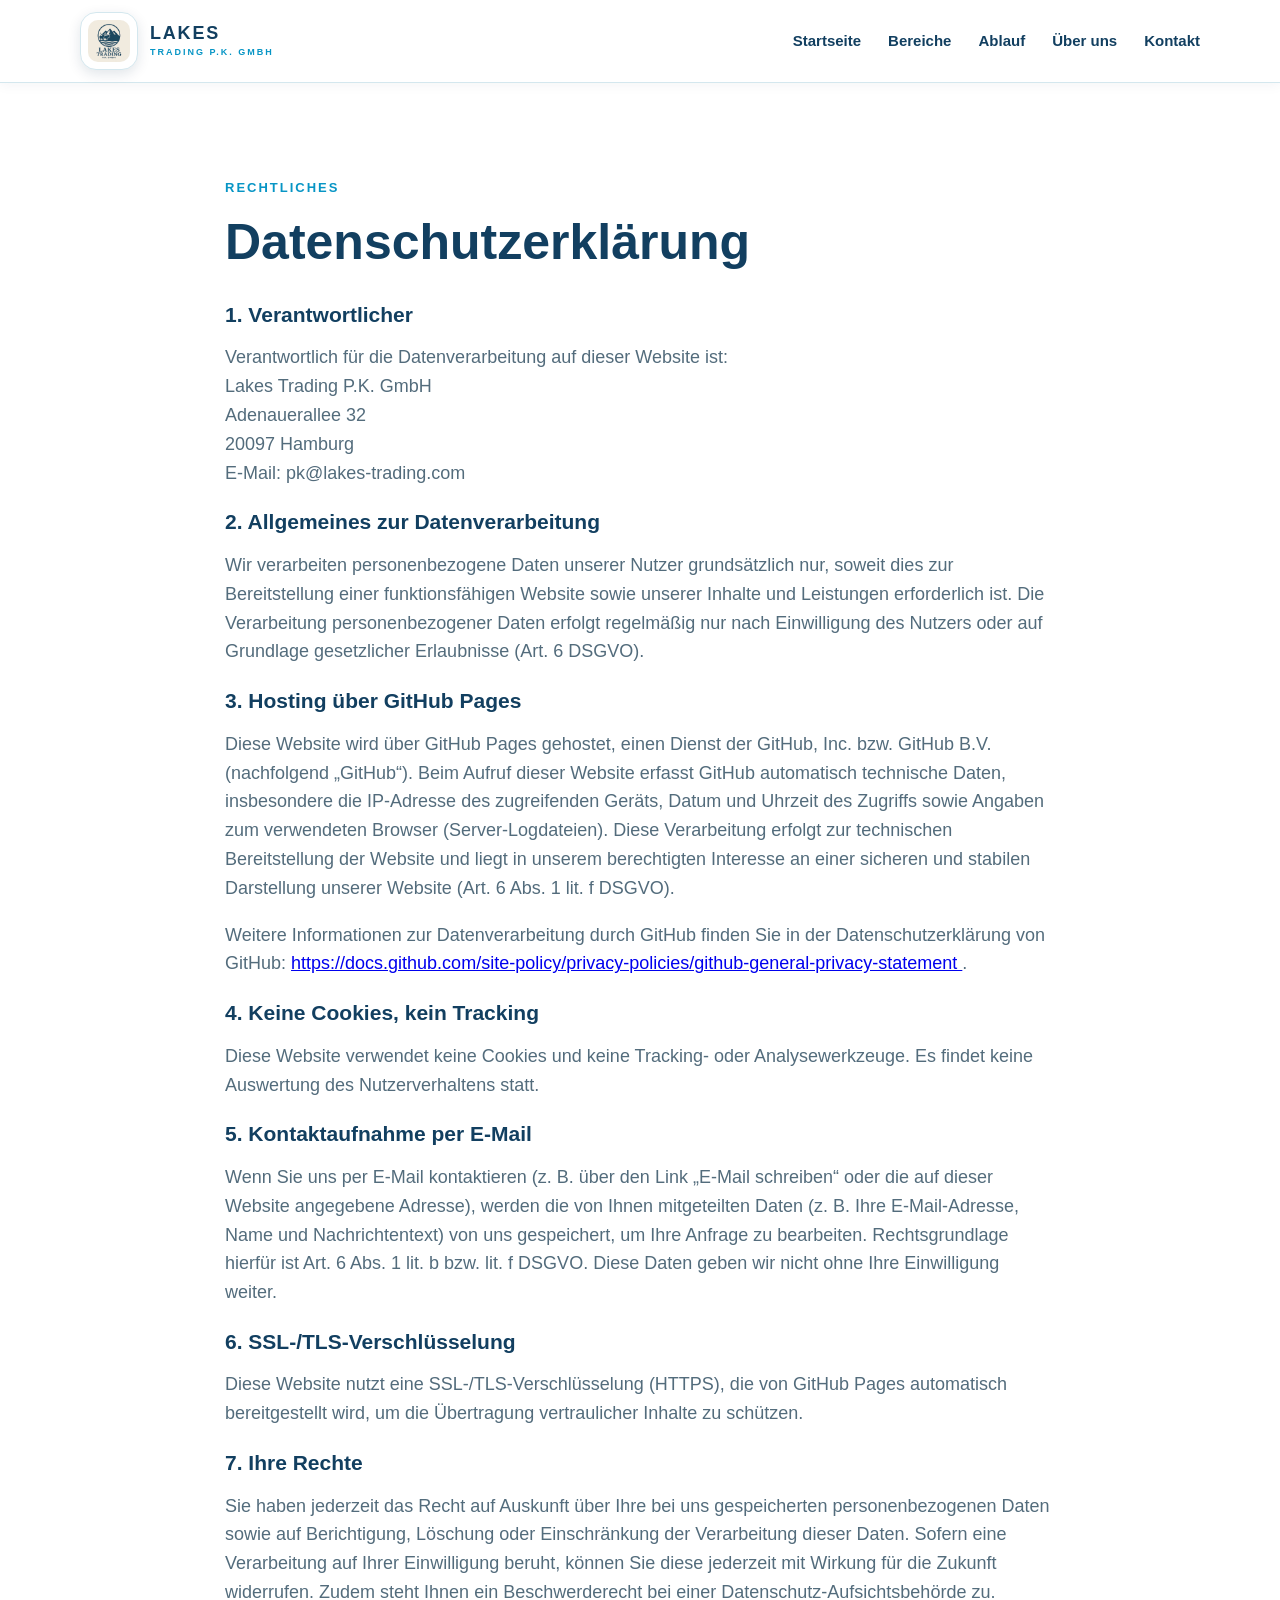
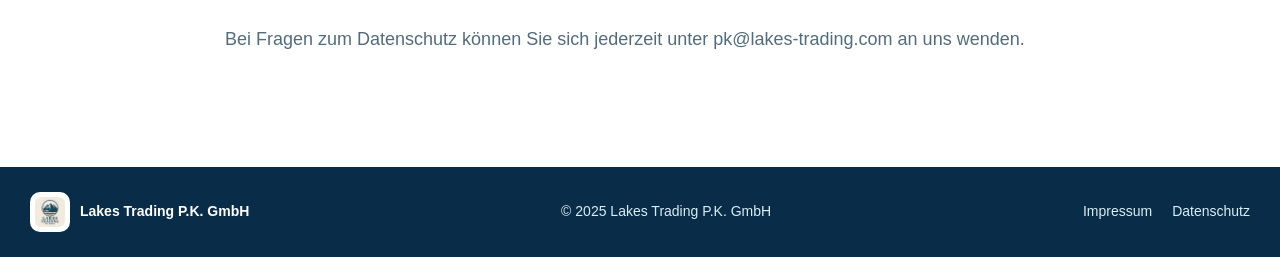
==== datenschutz.html @ c17d75cd "Add files via upload" ====
<!DOCTYPE html>
<html lang="de">
<head>
    <meta charset="UTF-8">
    <meta name="viewport" content="width=device-width, initial-scale=1.0">

    <title>Datenschutzerklärung – Lakes Trading P.K. GmbH</title>

    <meta
        name="description"
        content="Datenschutzerklärung der Lakes Trading P.K. GmbH."
    >
    <meta name="robots" content="index, follow">
    <link rel="canonical" href="https://lakes-trading.com/datenschutz.html">

    <!-- Favicons -->
    <link rel="icon" href="favicon.ico" sizes="any">
    <link rel="icon" type="image/png" sizes="32x32" href="Bilder/favicon-32.png">
    <link rel="icon" type="image/png" sizes="16x16" href="Bilder/favicon-16.png">
    <link rel="apple-touch-icon" sizes="180x180" href="Bilder/favicon-180.png">

    <!-- Open Graph / Social Media -->
    <meta property="og:type" content="website">
    <meta property="og:site_name" content="Lakes Trading P.K. GmbH">
    <meta property="og:locale" content="de_DE">
    <meta property="og:title" content="Datenschutzerklärung – Lakes Trading P.K. GmbH">
    <meta property="og:description" content="Datenschutzerklärung der Lakes Trading P.K. GmbH.">
    <meta property="og:url" content="https://lakes-trading.com/datenschutz.html">
    <meta property="og:image" content="https://lakes-trading.com/Bilder/logo.jpeg">

    <link rel="stylesheet" href="css/style.css">
</head>

<body>

    <!-- Kopfbereich -->
    <header class="site-header">
        <div class="header-inner">

            <a href="index.html#start" class="brand">
                <span class="brand-logo">
                    <img src="Bilder/logo.jpeg" alt="Lakes Trading P.K. GmbH Logo">
                </span>

                <span class="brand-name">
                    <strong>LAKES</strong>
                    <small>TRADING P.K. GMBH</small>
                </span>
            </a>

            <nav class="main-navigation">
                <a href="index.html#start">Startseite</a>
                <a href="index.html#bereiche">Bereiche</a>
                <a href="index.html#ablauf">Ablauf</a>
                <a href="index.html#ueber-uns">Über uns</a>
                <a href="index.html#kontakt">Kontakt</a>
            </nav>

        </div>
    </header>


    <main>

        <section class="intro-section">
            <div class="narrow-content">

                <p class="section-label">
                    RECHTLICHES
                </p>

                <h1>
                    Datenschutzerklärung
                </h1>

                <h3>1. Verantwortlicher</h3>

                <p>
                    Verantwortlich für die Datenverarbeitung auf dieser Website ist:<br>
                    Lakes Trading P.K. GmbH<br>
                    Adenauerallee 32<br>
                    20097 Hamburg<br>
                    E-Mail: pk@lakes-trading.com
                </p>

                <h3>2. Allgemeines zur Datenverarbeitung</h3>

                <p>
                    Wir verarbeiten personenbezogene Daten unserer Nutzer grundsätzlich nur,
                    soweit dies zur Bereitstellung einer funktionsfähigen Website sowie unserer
                    Inhalte und Leistungen erforderlich ist. Die Verarbeitung personenbezogener
                    Daten erfolgt regelmäßig nur nach Einwilligung des Nutzers oder auf Grundlage
                    gesetzlicher Erlaubnisse (Art. 6 DSGVO).
                </p>

                <h3>3. Hosting über GitHub Pages</h3>

                <p>
                    Diese Website wird über GitHub Pages gehostet, einen Dienst der
                    GitHub, Inc. bzw. GitHub B.V. (nachfolgend „GitHub“). Beim Aufruf dieser
                    Website erfasst GitHub automatisch technische Daten, insbesondere die
                    IP-Adresse des zugreifenden Geräts, Datum und Uhrzeit des Zugriffs sowie
                    Angaben zum verwendeten Browser (Server-Logdateien). Diese Verarbeitung
                    erfolgt zur technischen Bereitstellung der Website und liegt in unserem
                    berechtigten Interesse an einer sicheren und stabilen Darstellung unserer
                    Website (Art. 6 Abs. 1 lit. f DSGVO).
                </p>

                <p>
                    Weitere Informationen zur Datenverarbeitung durch GitHub finden Sie in der
                    Datenschutzerklärung von GitHub:
                    <a href="https://docs.github.com/site-policy/privacy-policies/github-general-privacy-statement" target="_blank" rel="noopener">
                        https://docs.github.com/site-policy/privacy-policies/github-general-privacy-statement
                    </a>.
                </p>

                <h3>4. Keine Cookies, kein Tracking</h3>

                <p>
                    Diese Website verwendet keine Cookies und keine Tracking- oder
                    Analysewerkzeuge. Es findet keine Auswertung des Nutzerverhaltens statt.
                </p>

                <h3>5. Kontaktaufnahme per E-Mail</h3>

                <p>
                    Wenn Sie uns per E-Mail kontaktieren (z. B. über den Link
                    „E-Mail schreiben“ oder die auf dieser Website angegebene Adresse),
                    werden die von Ihnen mitgeteilten Daten (z. B. Ihre E-Mail-Adresse, Name
                    und Nachrichtentext) von uns gespeichert, um Ihre Anfrage zu bearbeiten.
                    Rechtsgrundlage hierfür ist Art. 6 Abs. 1 lit. b bzw. lit. f DSGVO. Diese
                    Daten geben wir nicht ohne Ihre Einwilligung weiter.
                </p>

                <h3>6. SSL-/TLS-Verschlüsselung</h3>

                <p>
                    Diese Website nutzt eine SSL-/TLS-Verschlüsselung (HTTPS), die von
                    GitHub Pages automatisch bereitgestellt wird, um die Übertragung
                    vertraulicher Inhalte zu schützen.
                </p>

                <h3>7. Ihre Rechte</h3>

                <p>
                    Sie haben jederzeit das Recht auf Auskunft über Ihre bei uns
                    gespeicherten personenbezogenen Daten sowie auf Berichtigung,
                    Löschung oder Einschränkung der Verarbeitung dieser Daten. Sofern eine
                    Verarbeitung auf Ihrer Einwilligung beruht, können Sie diese jederzeit mit
                    Wirkung für die Zukunft widerrufen. Zudem steht Ihnen ein
                    Beschwerderecht bei einer Datenschutz-Aufsichtsbehörde zu.
                </p>

                <p>
                    Bei Fragen zum Datenschutz können Sie sich jederzeit unter
                    pk@lakes-trading.com an uns wenden.
                </p>

            </div>
        </section>

    </main>


    <!-- Footer -->
    <footer class="site-footer">

        <a href="index.html#start" class="footer-brand">
            <span class="footer-logo">
                <img src="Bilder/logo.jpeg" alt="Lakes Trading P.K. GmbH Logo">
            </span>

            <span>Lakes Trading P.K. GmbH</span>
        </a>

        <p>
            © 2025 Lakes Trading P.K. GmbH
        </p>

        <div class="footer-links">
            <a href="impressum.html">Impressum</a>
            <a href="datenschutz.html">Datenschutz</a>
        </div>

    </footer>

</body>
</html>
---- css/style.css ----
:root {
    --dark-blue: #123f60;
    --deep-blue: #092d48;
    --main-blue: #0795c5;
    --turquoise: #18b6c9;

    --light-blue: #e8f6fa;
    --very-light-blue: #f4fafc;

    --text-color: #536c7c;
    --white: #ffffff;
    --border-color: #d4e7ee;

    --shadow: 0 8px 25px rgba(9, 45, 72, 0.10);
}


/* Grundeinstellungen */
* {
    box-sizing: border-box;
}

html {
    scroll-behavior: smooth;
}

body {
    margin: 0;
    color: var(--dark-blue);
    background: var(--white);
    font-family: Arial, Helvetica, sans-serif;
    line-height: 1.6;
}

img {
    display: block;
    max-width: 100%;
}

h1,
h2,
h3,
p {
    margin-top: 0;
}

h1,
h2,
h3 {
    font-weight: 700;
}

h1,
h2 {
    max-width: 820px;
    margin-bottom: 28px;
    font-size: clamp(31px, 4vw, 50px);
    line-height: 1.12;
}

h3 {
    margin-bottom: 12px;
    font-size: 21px;
}


/* Header */
.site-header {
    position: sticky;
    top: 0;
    z-index: 100;
    background: rgba(255, 255, 255, 0.97);
    border-bottom: 1px solid var(--border-color);
    box-shadow: 0 2px 12px rgba(9, 45, 72, 0.05);
}

.header-inner {
    display: flex;
    align-items: center;
    justify-content: space-between;
    max-width: 1180px;
    min-height: 82px;
    margin: 0 auto;
    padding: 12px 30px;
}


/* Logo */
.brand {
    display: inline-flex;
    align-items: center;
    gap: 12px;
    color: var(--dark-blue);
    text-decoration: none;
}

.brand-logo {
    display: flex;
    align-items: center;
    justify-content: center;
    width: 58px;
    height: 58px;
    padding: 7px;
    background: var(--white);
    border: 1px solid var(--border-color);
    border-radius: 16px;
    box-shadow: 0 4px 13px rgba(9, 45, 72, 0.12);
}

.brand-logo img {
    width: 100%;
    height: 100%;
    object-fit: contain;
    border-radius: 10px;
}

.brand-name {
    display: flex;
    flex-direction: column;
    line-height: 1.05;
    letter-spacing: 1.8px;
}

.brand-name strong {
    color: var(--dark-blue);
    font-size: 18px;
    font-weight: 800;
}

.brand-name small {
    margin-top: 5px;
    color: var(--main-blue);
    font-size: 9px;
    font-weight: 700;
    letter-spacing: 2px;
}


/* Navigation */
.main-navigation {
    display: flex;
    align-items: center;
    gap: 27px;
}

.main-navigation a {
    color: var(--dark-blue);
    font-size: 15px;
    font-weight: 600;
    text-decoration: none;
    transition: color 0.2s ease;
}

.main-navigation a:hover {
    color: var(--main-blue);
}


/* Hero */
.hero-section {
    position: relative;
    min-height: 630px;
    color: var(--white);
    background:
        linear-gradient(
            110deg,
            rgba(9, 45, 72, 0.96),
            rgba(7, 149, 197, 0.73)
        ),
        url("../Bilder/containerschiff.jpg") center / cover no-repeat;
}

.hero-content {
    position: relative;
    z-index: 1;
    max-width: 1180px;
    margin: 0 auto;
    padding: 140px 30px 145px;
}


.hero-label,
.section-label {
    margin-bottom: 15px;
    color: var(--main-blue);
    font-size: 13px;
    font-weight: 700;
    letter-spacing: 2px;
}

.hero-label {
    color: #b8edf7;
}

.hero-section h1 {
    max-width: 850px;
    margin-bottom: 28px;
    font-size: clamp(42px, 6vw, 76px);
    line-height: 1.05;
}

.hero-section h1 span {
    display: block;
    color: #b8edf7;
}

.hero-text {
    max-width: 720px;
    margin-bottom: 37px;
    color: #e9f9fc;
    font-size: 20px;
}


/* Buttons */
.hero-buttons {
    display: flex;
    flex-wrap: wrap;
    gap: 14px;
}

.button {
    display: inline-block;
    padding: 13px 24px;
    border-radius: 5px;
    font-weight: 700;
    text-decoration: none;
    transition: all 0.2s ease;
}

.button-primary {
    color: var(--white);
    background: var(--main-blue);
}

.button-primary:hover {
    background: var(--turquoise);
}

.button-outline {
    color: var(--white);
    border: 1px solid rgba(255, 255, 255, 0.8);
}

.button-outline:hover {
    background: rgba(255, 255, 255, 0.15);
}

.button-light {
    color: var(--dark-blue);
    background: var(--white);
}

.button-light:hover {
    color: var(--white);
    background: var(--main-blue);
}


/* Einleitung */
.intro-section {
    padding: 95px 30px;
    background: var(--white);
}

.narrow-content {
    max-width: 830px;
    margin: 0 auto;
}

.narrow-content p:not(.section-label) {
    color: var(--text-color);
    font-size: 18px;
}


/* Bilderbereich */
.offers-section {
    padding: 95px 30px;
    background: var(--very-light-blue);
}

.wide-content {
    max-width: 1180px;
    margin: 0 auto;
}

.image-grid {
    display: grid;
    grid-template-columns: repeat(3, 1fr);
    gap: 25px;
    margin-top: 48px;
}

.image-card {
    overflow: hidden;
    background: var(--white);
    border: 1px solid var(--border-color);
    border-radius: 8px;
    box-shadow: var(--shadow);
    transition: transform 0.25s ease, box-shadow 0.25s ease;
}

.image-card:hover {
    transform: translateY(-6px);
    box-shadow: 0 15px 35px rgba(9, 45, 72, 0.17);
}

.image-card img {
    width: 100%;
    height: 230px;
    object-fit: cover;
}

.image-card-content {
    padding: 24px;
}

.image-card-content h3 {
    color: var(--dark-blue);
}

.image-card-content p {
    min-height: 52px;
    margin-bottom: 18px;
    color: var(--text-color);
}

.image-card-content a {
    color: var(--main-blue);
    font-weight: 700;
    text-decoration: none;
}

.image-card-content a:hover {
    color: var(--dark-blue);
}


/* Anfragebereich */
.highlight-section {
    padding: 78px 30px;
    color: var(--white);
    background: linear-gradient(
        110deg,
        var(--dark-blue),
        var(--main-blue)
    );
}

.highlight-content {
    display: flex;
    align-items: center;
    justify-content: space-between;
    gap: 45px;
    max-width: 1180px;
    margin: 0 auto;
}

.highlight-content h2 {
    margin-bottom: 18px;
}

.highlight-content p:not(.section-label) {
    max-width: 700px;
    margin-bottom: 0;
    color: #e4f6fa;
    font-size: 18px;
}

.light-label {
    color: #b8edf7;
}


/* Ablauf */
.process-section {
    padding: 95px 30px;
    background: var(--white);
}

.process-grid {
    display: grid;
    grid-template-columns: repeat(4, 1fr);
    gap: 27px;
    margin-top: 48px;
}

.process-step span {
    display: inline-flex;
    align-items: center;
    justify-content: center;
    width: 44px;
    height: 44px;
    margin-bottom: 18px;
    color: var(--white);
    background: var(--main-blue);
    border-radius: 50%;
    font-weight: 700;
}

.process-step p {
    margin-bottom: 0;
    color: var(--text-color);
}


/* Über uns */
.about-section {
    padding: 95px 30px;
    background: var(--light-blue);
}

.about-wrapper {
    display: grid;
    grid-template-columns: 1fr 1fr;
    align-items: center;
    gap: 70px;
    max-width: 1180px;
    margin: 0 auto;
}

.about-image img {
    width: 100%;
    height: 390px;
    object-fit: cover;
    border: 7px solid var(--white);
    border-radius: 8px;
    box-shadow: var(--shadow);
}

.about-text p:not(.section-label) {
    color: var(--text-color);
    font-size: 18px;
}


/* Kontakt */
.contact-section {
    padding: 100px 30px;
    color: var(--white);
    background: linear-gradient(
        110deg,
        var(--deep-blue),
        #087c9d
    );
}

.contact-content {
    max-width: 800px;
    margin: 0 auto;
    text-align: center;
}

.contact-content h2 {
    margin-right: auto;
    margin-left: auto;
}

.contact-content p:not(.section-label) {
    color: #e4f6fa;
    font-size: 18px;
}

.contact-details {
    margin: 30px 0;
}

.contact-details p {
    margin-bottom: 5px;
    font-size: 16px !important;
}


/* Footer */
.site-footer {
    display: flex;
    align-items: center;
    justify-content: space-between;
    gap: 25px;
    padding: 25px 30px;
    color: #d9edf3;
    background: var(--deep-blue);
    font-size: 14px;
}

.footer-brand {
    display: inline-flex;
    align-items: center;
    gap: 10px;
    color: var(--white);
    font-weight: 700;
    text-decoration: none;
}

.footer-logo {
    display: flex;
    align-items: center;
    justify-content: center;
    width: 40px;
    height: 40px;
    padding: 5px;
    background: var(--white);
    border-radius: 10px;
}

.footer-logo img {
    width: 100%;
    height: 100%;
    object-fit: contain;
    border-radius: 6px;
}

.site-footer p {
    margin: 0;
}

.footer-links {
    display: flex;
    gap: 20px;
}

.footer-links a {
    color: #d9edf3;
    text-decoration: none;
}

.footer-links a:hover {
    color: var(--turquoise);
}


/* Tablet */
@media (max-width: 950px) {
    .header-inner {
        flex-direction: column;
        gap: 15px;
    }

    .image-grid,
    .process-grid {
        grid-template-columns: repeat(2, 1fr);
    }

    .highlight-content {
        align-items: flex-start;
        flex-direction: column;
    }

    .about-wrapper {
        grid-template-columns: 1fr;
        gap: 40px;
    }
}


/* Smartphone */
@media (max-width: 600px) {
    .header-inner {
        padding: 14px 18px;
    }

    .brand-logo {
        width: 48px;
        height: 48px;
    }

    .brand-name strong {
        font-size: 15px;
    }

    .brand-name small {
        font-size: 8px;
        letter-spacing: 1.5px;
    }

    .main-navigation {
        flex-wrap: wrap;
        justify-content: center;
        gap: 11px 17px;
    }

    .main-navigation a {
        font-size: 13px;
    }

    .hero-section {
        min-height: auto;
    }

    .hero-content {
        padding: 95px 20px 95px;
    }

    .intro-section,
    .offers-section,
    .process-section,
    .about-section,
    .contact-section {
        padding: 68px 20px;
    }

    .highlight-section {
        padding: 65px 20px;
    }

    .image-grid,
    .process-grid {
        grid-template-columns: 1fr;
    }

    .hero-buttons {
        flex-direction: column;
    }

    .hero-buttons .button {
        text-align: center;
    }

    .about-image img {
        height: 270px;
    }

    .site-footer {
        align-items: flex-start;
        flex-direction: column;
        padding: 25px 20px;
    }
}
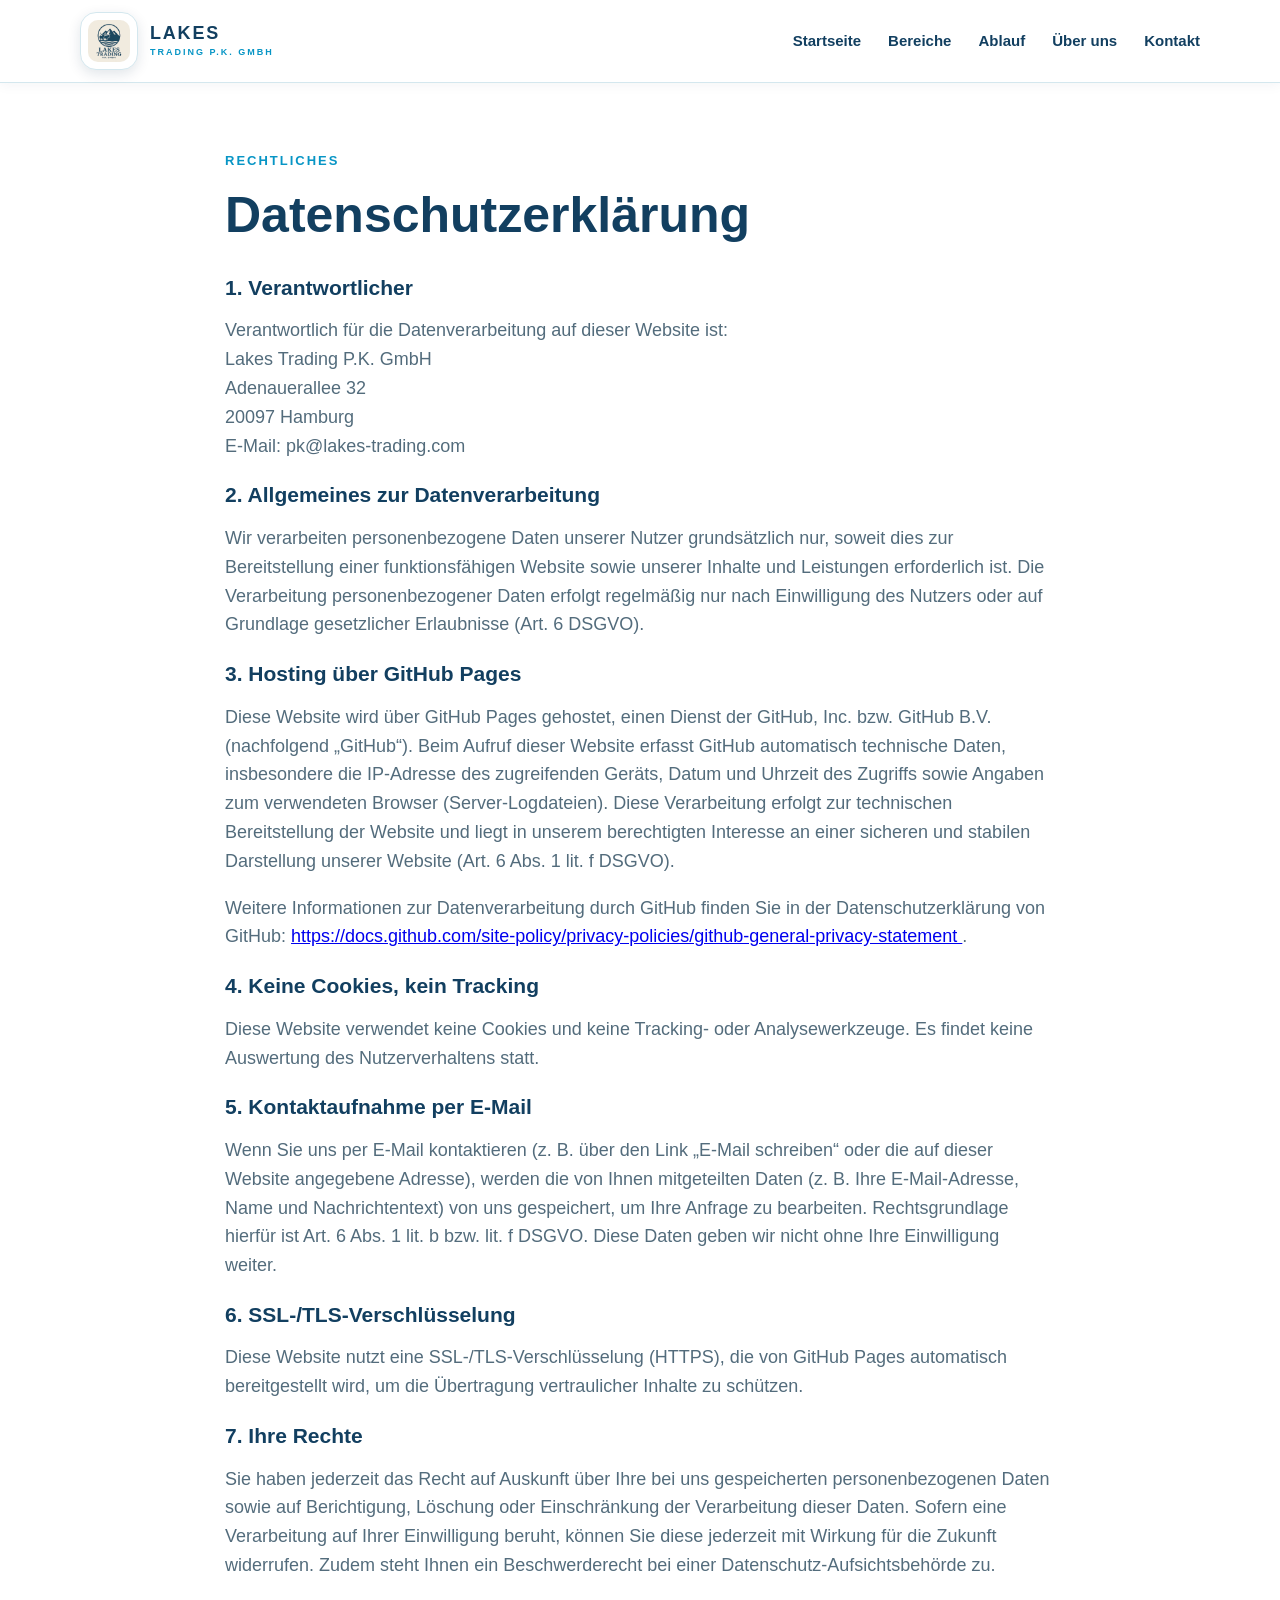
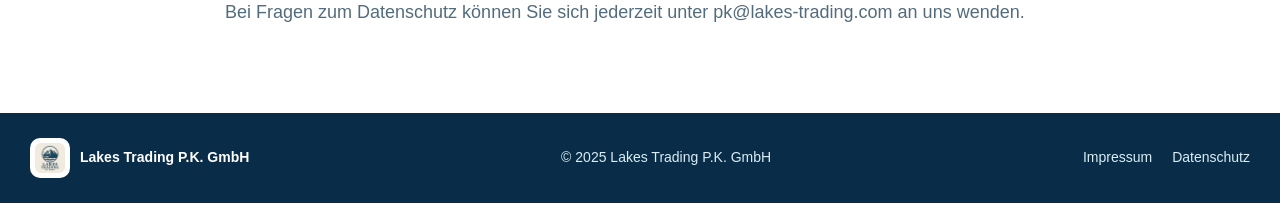
==== commit 56a6c5e8: "Add files via upload" ====
--- a/datenschutz.html
+++ b/datenschutz.html
@@ -48,7 +48,13 @@
                 </span>
             </a>
 
-            <nav class="main-navigation">
+            <button type="button" class="nav-toggle" aria-label="Menü öffnen" aria-expanded="false" aria-controls="main-navigation">
+                <span></span>
+                <span></span>
+                <span></span>
+            </button>
+
+            <nav class="main-navigation" id="main-navigation">
                 <a href="index.html#start">Startseite</a>
                 <a href="index.html#bereiche">Bereiche</a>
                 <a href="index.html#ablauf">Ablauf</a>
@@ -184,5 +190,7 @@
 
     </footer>
 
+    <script src="js/main.js" defer></script>
+
 </body>
 </html>
--- a/css/style.css
+++ b/css/style.css
@@ -153,6 +153,44 @@
 
 .main-navigation a:hover {
     color: var(--main-blue);
+}
+
+
+/* Mobiles Menü (Hamburger) */
+.nav-toggle {
+    display: none;
+    flex-direction: column;
+    justify-content: center;
+    align-items: center;
+    gap: 5px;
+    width: 42px;
+    height: 42px;
+    padding: 0;
+    background: none;
+    border: none;
+    cursor: pointer;
+    z-index: 210;
+}
+
+.nav-toggle span {
+    display: block;
+    width: 24px;
+    height: 2px;
+    background: var(--dark-blue);
+    border-radius: 2px;
+    transition: transform 0.25s ease, opacity 0.25s ease;
+}
+
+.nav-toggle.is-active span:nth-child(1) {
+    transform: translateY(7px) rotate(45deg);
+}
+
+.nav-toggle.is-active span:nth-child(2) {
+    opacity: 0;
+}
+
+.nav-toggle.is-active span:nth-child(3) {
+    transform: translateY(-7px) rotate(-45deg);
 }
 
 
@@ -175,7 +213,7 @@
     z-index: 1;
     max-width: 1180px;
     margin: 0 auto;
-    padding: 140px 30px 145px;
+    padding: 85px 30px 120px;
 }
 
 
@@ -259,7 +297,7 @@
 
 /* Einleitung */
 .intro-section {
-    padding: 95px 30px;
+    padding: 68px 30px;
     background: var(--white);
 }
 
@@ -532,9 +570,51 @@
 
 /* Tablet */
 @media (max-width: 950px) {
-    .header-inner {
+    .nav-toggle {
+        display: flex;
+    }
+
+    .main-navigation {
+        position: fixed;
+        top: 0;
+        right: 0;
+        display: flex;
         flex-direction: column;
-        gap: 15px;
+        align-items: center;
+        justify-content: center;
+        gap: 34px;
+        width: 100%;
+        height: 100%;
+        margin: 0;
+        background: linear-gradient(
+            160deg,
+            var(--deep-blue),
+            var(--main-blue)
+        );
+        opacity: 0;
+        visibility: hidden;
+        transform: translateX(100%);
+        transition: transform 0.3s ease, opacity 0.3s ease, visibility 0.3s;
+        z-index: 200;
+    }
+
+    .main-navigation.is-open {
+        opacity: 1;
+        visibility: visible;
+        transform: translateX(0);
+    }
+
+    .main-navigation a {
+        color: var(--white);
+        font-size: 22px;
+    }
+
+    .main-navigation a:hover {
+        color: #b8edf7;
+    }
+
+    body.nav-open {
+        overflow: hidden;
     }
 
     .image-grid,
@@ -557,7 +637,8 @@
 /* Smartphone */
 @media (max-width: 600px) {
     .header-inner {
-        padding: 14px 18px;
+        padding: 10px 18px;
+        min-height: 66px;
     }
 
     .brand-logo {
@@ -575,13 +656,11 @@
     }
 
     .main-navigation {
-        flex-wrap: wrap;
-        justify-content: center;
-        gap: 11px 17px;
+        gap: 26px;
     }
 
     .main-navigation a {
-        font-size: 13px;
+        font-size: 19px;
     }
 
     .hero-section {
@@ -589,10 +668,13 @@
     }
 
     .hero-content {
-        padding: 95px 20px 95px;
-    }
-
-    .intro-section,
+        padding: 55px 20px 70px;
+    }
+
+    .intro-section {
+        padding: 48px 20px;
+    }
+
     .offers-section,
     .process-section,
     .about-section,
